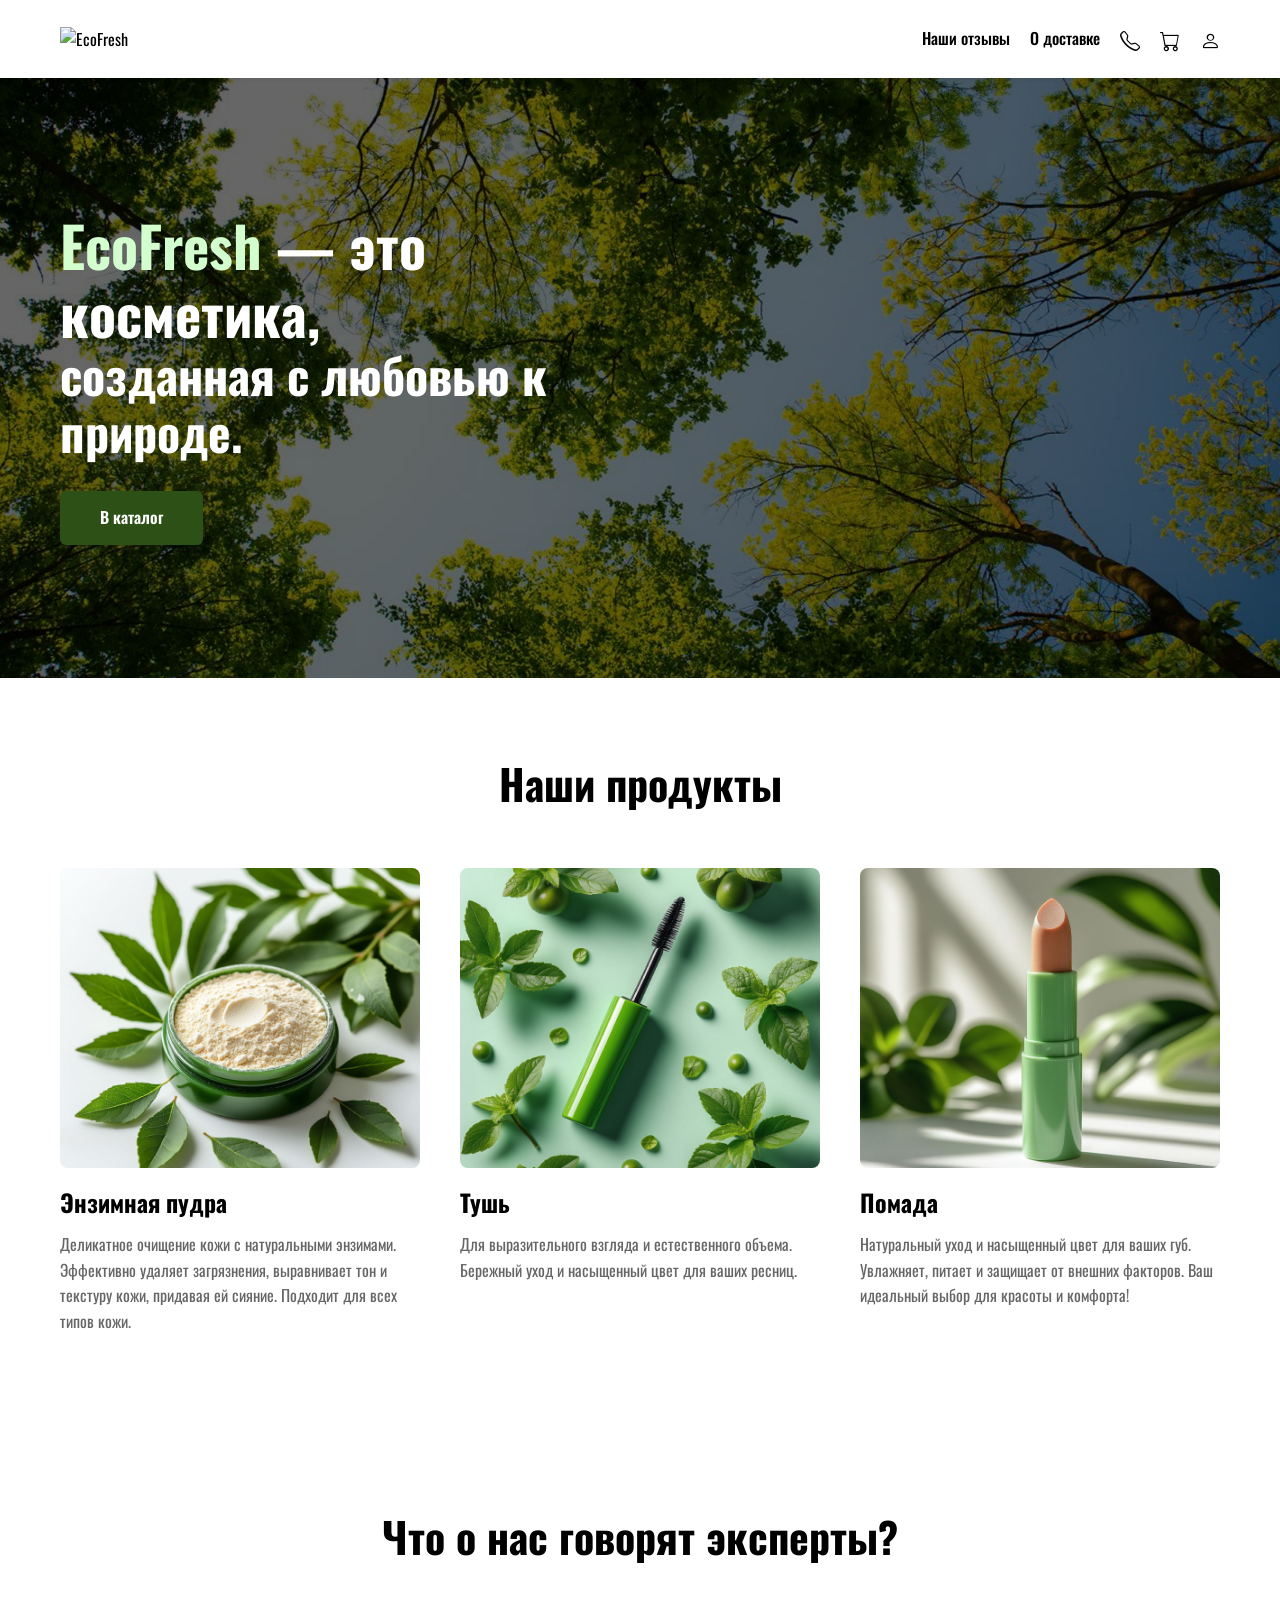
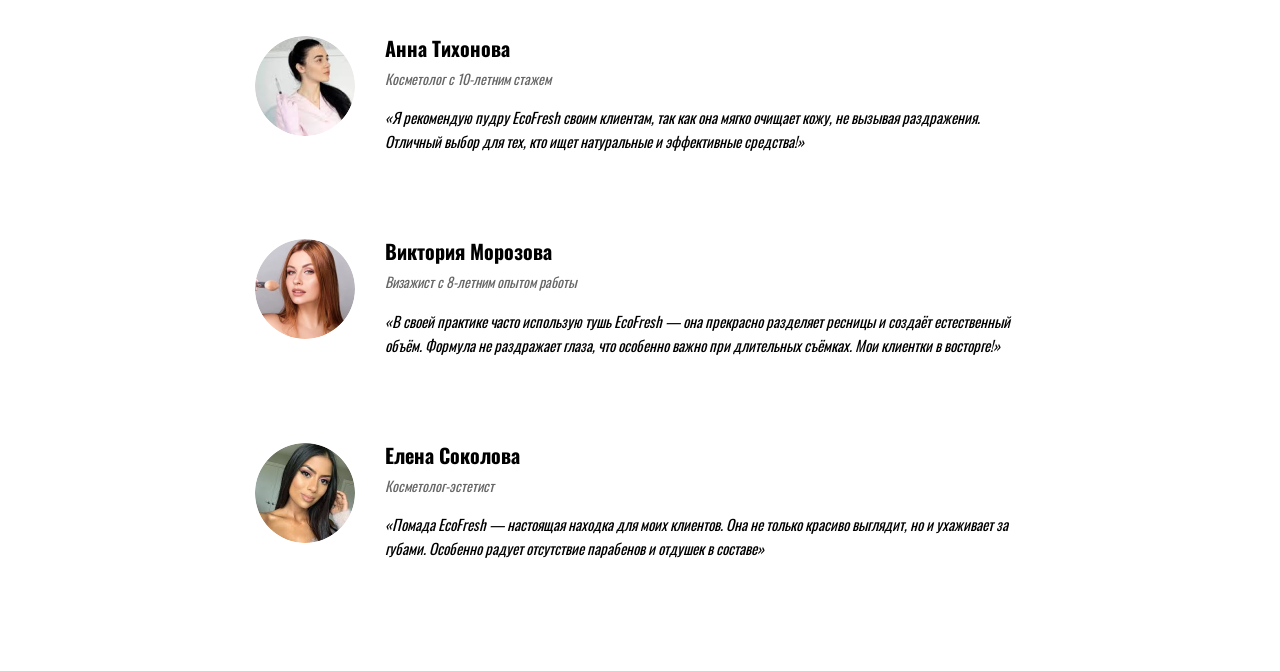
==== index.html @ 5d6da921 "Add files via upload" ====
<!DOCTYPE html>
<html lang="ru">
<head>
    <meta charset="UTF-8">
    <meta name="viewport" content="width=device-width, initial-scale=1.0">
    <title>EcoFresh</title>
    
    <!-- Favicon -->
    <link rel="icon" type="image/svg+xml" href="img/favicons/logo.svg">
    
    <!-- Google Fonts - Oswald -->
    <link rel="preconnect" href="https://fonts.googleapis.com">
    <link rel="preconnect" href="https://fonts.gstatic.com" crossorigin>
    <link href="https://fonts.googleapis.com/css2?family=Oswald:wght@400;500;600;700&display=swap" rel="stylesheet">
    <!-- Bootstrap 5 CSS -->
    <link href="https://cdn.jsdelivr.net/npm/bootstrap@5.3.2/dist/css/bootstrap.min.css" rel="stylesheet">
    <!-- Bootstrap Icons -->
    <link rel="stylesheet" href="https://cdn.jsdelivr.net/npm/bootstrap-icons@1.11.1/font/bootstrap-icons.css">
    <!-- Custom CSS -->
    <link rel="stylesheet" href="styles.css">
</head>
<body>
    <!-- Header -->
    <header class="header">
        <div class="container">
            <nav class="navbar">
                <div class="logo">
                    <img src="img/logo.Png" alt="EcoFresh" class="logo-img">
                </div>
                <div class="nav-menu">
                    <a href="#reviews" class="nav-link">Наши отзывы</a>
                    <a href="#delivery" class="nav-link">О доставке</a>
                    <a href="#" class="nav-icon"><i class="bi bi-telephone"></i></a>
                    <a href="#" class="nav-icon"><i class="bi bi-cart"></i></a>
                    <a href="#" class="nav-icon"><i class="bi bi-person"></i></a>
                </div>
                <button class="burger-menu" id="burgerMenu" aria-label="Меню">
                    <i class="bi bi-list burger-icon"></i>
                    <i class="bi bi-x close-icon"></i>
                </button>
            </nav>
            <div class="mobile-menu" id="mobileMenu">
                <a href="#reviews" class="mobile-nav-link">Наши отзывы</a>
                <a href="#delivery" class="mobile-nav-link">О доставке</a>
            </div>
        </div>
    </header>

    <!-- Hero Section -->
    <section class="hero-section">
        <div class="hero-background"></div>
        <div class="container">
            <div class="hero-content">
                <h1 class="hero-title"><span class="hero-brand">EcoFresh</span> — это косметика,</h1>
                <h2 class="hero-subtitle">созданная с любовью к природе.</h2>
                <a href="#" class="btn-catalog">В каталог</a>
            </div>
        </div>
    </section>

    <!-- Products Section -->
    <section class="products-section">
        <div class="container">
            <h2 class="section-title">Наши продукты</h2>
            <div class="products-grid">
                <div class="product-card">
                    <div class="product-image">
                        <img src="img/products/pudra.png" alt="Энзимная пудра">
                    </div>
                    <h3 class="product-title">Энзимная пудра</h3>
                    <p class="product-description">Деликатное очищение кожи с натуральными энзимами. Эффективно удаляет загрязнения, выравнивает тон и текстуру кожи, придавая ей сияние. Подходит для всех типов кожи.</p>
                </div>
                <div class="product-card">
                    <div class="product-image">
                        <img src="img/products/tush.png" alt="Тушь">
                    </div>
                    <h3 class="product-title">Тушь</h3>
                    <p class="product-description">Для выразительного взгляда и естественного объема. Бережный уход и насыщенный цвет для ваших ресниц.</p>
                </div>
                <div class="product-card">
                    <div class="product-image">
                        <img src="img/products/pomada.png" alt="Помада">
                    </div>
                    <h3 class="product-title">Помада</h3>
                    <p class="product-description">Натуральный уход и насыщенный цвет для ваших губ. Увлажняет, питает и защищает от внешних факторов. Ваш идеальный выбор для красоты и комфорта!</p>
                </div>
            </div>
        </div>
    </section>

    <!-- Experts Section -->
    <section id="reviews" class="experts-section">
        <div class="container">
            <h2 class="section-title">Что о нас говорят эксперты?</h2>
            <div class="experts-list">
                <div class="expert-card">
                    <div class="expert-avatar">
                        <img src="./img/experts/expert 1.png" alt="Анна Тихонова">
                    </div>
                    <div class="expert-info">
                        <h4 class="expert-name">Анна Тихонова</h4>
                        <p class="expert-title">Косметолог с 10-летним стажем</p>
                        <p class="expert-quote">«Я рекомендую пудру EcoFresh своим клиентам, так как она мягко очищает кожу, не вызывая раздражения. Отличный выбор для тех, кто ищет натуральные и эффективные средства!»</p>
                    </div>
                </div>
                <div class="expert-card">
                    <div class="expert-avatar">
                        <img src="./img/experts/expert 2.png" alt="Виктория Морозова">
                    </div>
                    <div class="expert-info">
                        <h4 class="expert-name">Виктория Морозова</h4>
                        <p class="expert-title">Визажист с 8-летним опытом работы</p>
                        <p class="expert-quote">«В своей практике часто использую тушь EcoFresh — она прекрасно разделяет ресницы и создаёт естественный объём. Формула не раздражает глаза, что особенно важно при длительных съёмках. Мои клиентки в восторге!»</p>
                    </div>
                </div>
                <div class="expert-card">
                    <div class="expert-avatar">
                        <img src="./img/experts/expert 3.png" alt="Елена Соколова">
                    </div>
                    <div class="expert-info">
                        <h4 class="expert-name">Елена Соколова</h4>
                        <p class="expert-title">Косметолог-эстетист</p>
                        <p class="expert-quote">«Помада EcoFresh — настоящая находка для моих клиентов. Она не только красиво выглядит, но и ухаживает за губами. Особенно радует отсутствие парабенов и отдушек в составе»</p>
                    </div>
                </div>
            </div>
        </div>
    </section>

    <!-- Bootstrap 5 JS -->
    <script src="https://cdn.jsdelivr.net/npm/bootstrap@5.3.2/dist/js/bootstrap.bundle.min.js"></script>
    <!-- Custom JS -->
    <script src="script.js"></script>
</body>
</html>
---- styles.css ----
* {
    margin: 0;
    padding: 0;
    box-sizing: border-box;
}

body {
    font-family: 'Oswald', sans-serif;
    color: #000000;
    line-height: 1.6;
    background: #ffffff;
}

.container {
    max-width: 1200px;
    margin: 0 auto;
    padding: 0 20px;
}

/*Header*/
.header {
    background: #ffffff;
    padding: 15px 0;
    position: sticky;
    top: 0;
    z-index: 1000;
    box-shadow: 0 2px 4px rgba(0, 0, 0, 0.05);
}

.navbar {
    display: flex;
    justify-content: space-between;
    align-items: center;
}

.logo-img {
    height: 50px;
    width: auto;
    transition: transform 0.2s ease;
    cursor: pointer;
}

.logo-img:hover {
    transform: scale(1.05);
}

.nav-menu {
    display: flex;
    align-items: center;
    gap: 20px;
}

.nav-icons {
    display: flex;
    align-items: center;
    gap: 15px;
}

.nav-link {
    color: #000000;
    text-decoration: none;
    font-size: 16px;
    font-weight: 500;
    transition: color 0.2s ease;
}

.nav-link:hover {
    color: #2d5016;
}

.nav-icon {
    color: #000000;
    font-size: 20px;
    text-decoration: none;
    transition: transform 0.2s ease, color 0.2s ease;
}

.nav-icon:hover {
    color: #2d5016;
    transform: scale(1.1);
}

/*Burger*/
.burger-menu {
    display: none;
    position: relative;
    width: 30px;
    height: 30px;
    background: transparent;
    border: none;
    cursor: pointer;
    padding: 0;
    z-index: 1001;
    font-size: 24px;
    color: #000000;
}

.burger-icon {
    display: block;
    transition: opacity 0.2s ease;
}

.close-icon {
    display: none;
    transition: opacity 0.2s ease;
}

.burger-menu.active .burger-icon {
    display: none;
}

.burger-menu.active .close-icon {
    display: block;
}

/*Mobile*/
.mobile-menu {
    display: none;
    flex-direction: column;
    position: absolute;
    top: 100%;
    left: 0;
    right: 0;
    background: #ffffff;
    box-shadow: 0 4px 6px rgba(0, 0, 0, 0.1);
    padding: 20px;
    max-height: 0;
    overflow: hidden;
    transition: max-height 0.3s ease;
    z-index: 1000;
}

.mobile-menu.active {
    max-height: 200px;
}

.mobile-nav-link {
    color: #000000;
    text-decoration: none;
    font-size: 18px;
    font-weight: 500;
    padding: 15px 0;
    border-bottom: 1px solid #f0f0f0;
    transition: color 0.2s ease;
}

.mobile-nav-link:last-child {
    border-bottom: none;
}

.mobile-nav-link:hover {
    color: #2d5016;
}

/*Hero*/
.hero-section {
    position: relative;
    min-height: 600px;
    display: flex;
    align-items: center;
    padding: 80px 0;
    overflow: hidden;
}

.hero-background {
    position: absolute;
    top: 0;
    left: 0;
    width: 100%;
    height: 100%;
    background-image: url('img/hero-forest.png');
    background-size: cover;
    background-position: center bottom;
    background-repeat: no-repeat;
    z-index: 1;
}

.hero-content {
    position: relative;
    z-index: 2;
    color: #ffffff;
    max-width: 600px;
}

.hero-title {
    font-size: 56px;
    font-weight: bold;
    margin-bottom: 0;
    line-height: 1.2;
    color: #ffffff;
}

.hero-brand {
    color: #D3FFCE;
}

.hero-subtitle {
    font-size: 48px;
    font-weight: bold;
    margin-bottom: 30px;
    margin-top: 0;
    line-height: 1.2;
    color: #ffffff;
}

.btn-catalog {
    display: inline-block;
    background-color: #2d5016;
    color: #ffffff;
    padding: 14px 40px;
    border-radius: 6px;
    text-decoration: none;
    font-weight: 600;
    font-size: 16px;
    border: none;
    cursor: pointer;
    transition: background-color 0.2s ease, transform 0.2s ease;
}

.btn-catalog:hover {
    background-color: #3a6820;
    transform: translateY(-2px);
}

.btn-catalog:active {
    transform: translateY(0);
}

/*Products*/
.products-section {
    padding: 80px 0;
    background: #ffffff;
}

.section-title {
    font-size: 42px;
    font-weight: bold;
    text-align: center;
    margin-bottom: 60px;
    color: #000000;
}

.products-grid {
    display: grid;
    grid-template-columns: repeat(3, 1fr);
    gap: 40px;
}

.product-card {
    display: flex;
    flex-direction: column;
    transition: transform 0.2s ease;
    cursor: pointer;
}

.product-card:hover {
    transform: translateY(-5px);
}

.product-image {
    width: 100%;
    height: 300px;
    overflow: hidden;
    background: #f5f5f5;
    margin-bottom: 20px;
    border-radius: 8px;
}

.product-image img {
    width: 100%;
    height: 100%;
    object-fit: cover;
    transition: transform 0.3s ease;
}

.product-card:hover .product-image img {
    transform: scale(1.05);
}

.product-title {
    font-size: 24px;
    font-weight: bold;
    margin-bottom: 15px;
    color: #000000;
}

.product-description {
    font-size: 16px;
    color: #666666;
    line-height: 1.6;
}

/*Experts*/
.experts-section {
    padding: 80px 0;
    background: #ffffff;
}

.experts-list {
    display: flex;
    flex-direction: column;
    gap: 40px;
    max-width: 800px;
    margin: 0 auto;
}

.expert-card {
    display: flex;
    gap: 30px;
    align-items: flex-start;
    transition: transform 0.2s ease;
    padding: 15px;
    border-radius: 8px;
}

.expert-card:hover {
    transform: translateX(5px);
    background-color: #f9f9f9;
}

.expert-avatar {
    width: 100px;
    height: 100px;
    border-radius: 50%;
    overflow: hidden;
    flex-shrink: 0;
}

.expert-avatar img {
    width: 100%;
    height: 100%;
    object-fit: cover;
    transition: transform 0.2s ease;
}

.expert-card:hover .expert-avatar img {
    transform: scale(1.05);
}

.expert-info {
    flex: 1;
}

.expert-name {
    font-size: 20px;
    font-weight: bold;
    margin-bottom: 8px;
    color: #000000;
}

.expert-title {
    font-size: 14px;
    color: #666666;
    margin-bottom: 15px;
    font-style: italic;
}

.expert-quote {
    font-size: 15px;
    color: #000000;
    line-height: 1.6;
    font-style: italic;
}

/*Adaptive*/
@media (max-width: 992px) {
    .products-grid {
        grid-template-columns: repeat(2, 1fr);
        gap: 30px;
    }
    
    .hero-title {
        font-size: 42px;
    }
    
    .hero-subtitle {
        font-size: 36px;
    }
    
    .section-title {
        font-size: 36px;
    }
}

@media (max-width: 768px) {
    .header {
        padding: 10px 0;
    }
    
    .navbar {
        position: relative;
    }
    
    .nav-link {
        display: none;
    }
    
    .nav-menu {
        gap: 15px;
    }
    
    .burger-menu {
        display: flex;
    }
    
    .mobile-menu {
        display: flex;
    }
    
    .hero-section {
        min-height: 500px;
        padding: 60px 0;
    }
    
    .hero-content {
        max-width: 100%;
        padding: 0 20px;
    }
    
    .hero-title {
        font-size: 32px;
    }
    
    .hero-subtitle {
        font-size: 28px;
    }
    
    .section-title {
        font-size: 32px;
        margin-bottom: 40px;
    }
    
    .products-section,
    .experts-section {
        padding: 60px 0;
    }
    
    .products-grid {
        grid-template-columns: 1fr;
        gap: 30px;
    }
    
    .product-image {
        height: 250px;
    }
    
    .expert-card {
        flex-direction: column;
        align-items: center;
        text-align: center;
        gap: 20px;
    }
    
    .expert-avatar {
        width: 80px;
        height: 80px;
    }
    
    .btn-catalog {
        padding: 12px 30px;
        font-size: 14px;
    }
}

@media (max-width: 480px) {
    .container {
        padding: 0 15px;
    }
    
    .header {
        padding: 8px 0;
    }
    
    .nav-menu {
        gap: 10px;
    }
    
    .burger-menu {
        width: 25px;
        height: 25px;
    }
    
    .burger-menu {
        font-size: 20px;
    }
    
    .mobile-menu {
        padding: 15px;
    }
    
    .mobile-nav-link {
        font-size: 16px;
        padding: 12px 0;
    }
    
    .hero-section {
        min-height: 350px;
        padding: 30px 0;
    }
    
    .hero-content {
        padding: 0 15px;
    }
    
    .hero-title {
        font-size: 24px;
        margin-bottom: 5px;
    }
    
    .hero-subtitle {
        font-size: 20px;
        margin-bottom: 20px;
    }
    
    .btn-catalog {
        padding: 10px 20px;
        font-size: 13px;
    }
    
    .section-title {
        font-size: 24px;
        margin-bottom: 25px;
    }
    
    .products-section,
    .experts-section {
        padding: 30px 0;
    }
    
    .products-grid {
        gap: 20px;
    }
    
    .product-image {
        height: 200px;
        margin-bottom: 15px;
    }
    
    .product-title {
        font-size: 18px;
        margin-bottom: 10px;
    }
    
    .product-description {
        font-size: 13px;
        line-height: 1.5;
    }
    
    .expert-card {
        gap: 15px;
        padding: 10px;
    }
    
    .expert-avatar {
        width: 70px;
        height: 70px;
    }
    
    .expert-name {
        font-size: 16px;
        margin-bottom: 5px;
    }
    
    .expert-title {
        font-size: 12px;
        margin-bottom: 10px;
    }
    
    .expert-quote {
        font-size: 13px;
        line-height: 1.5;
    }
}
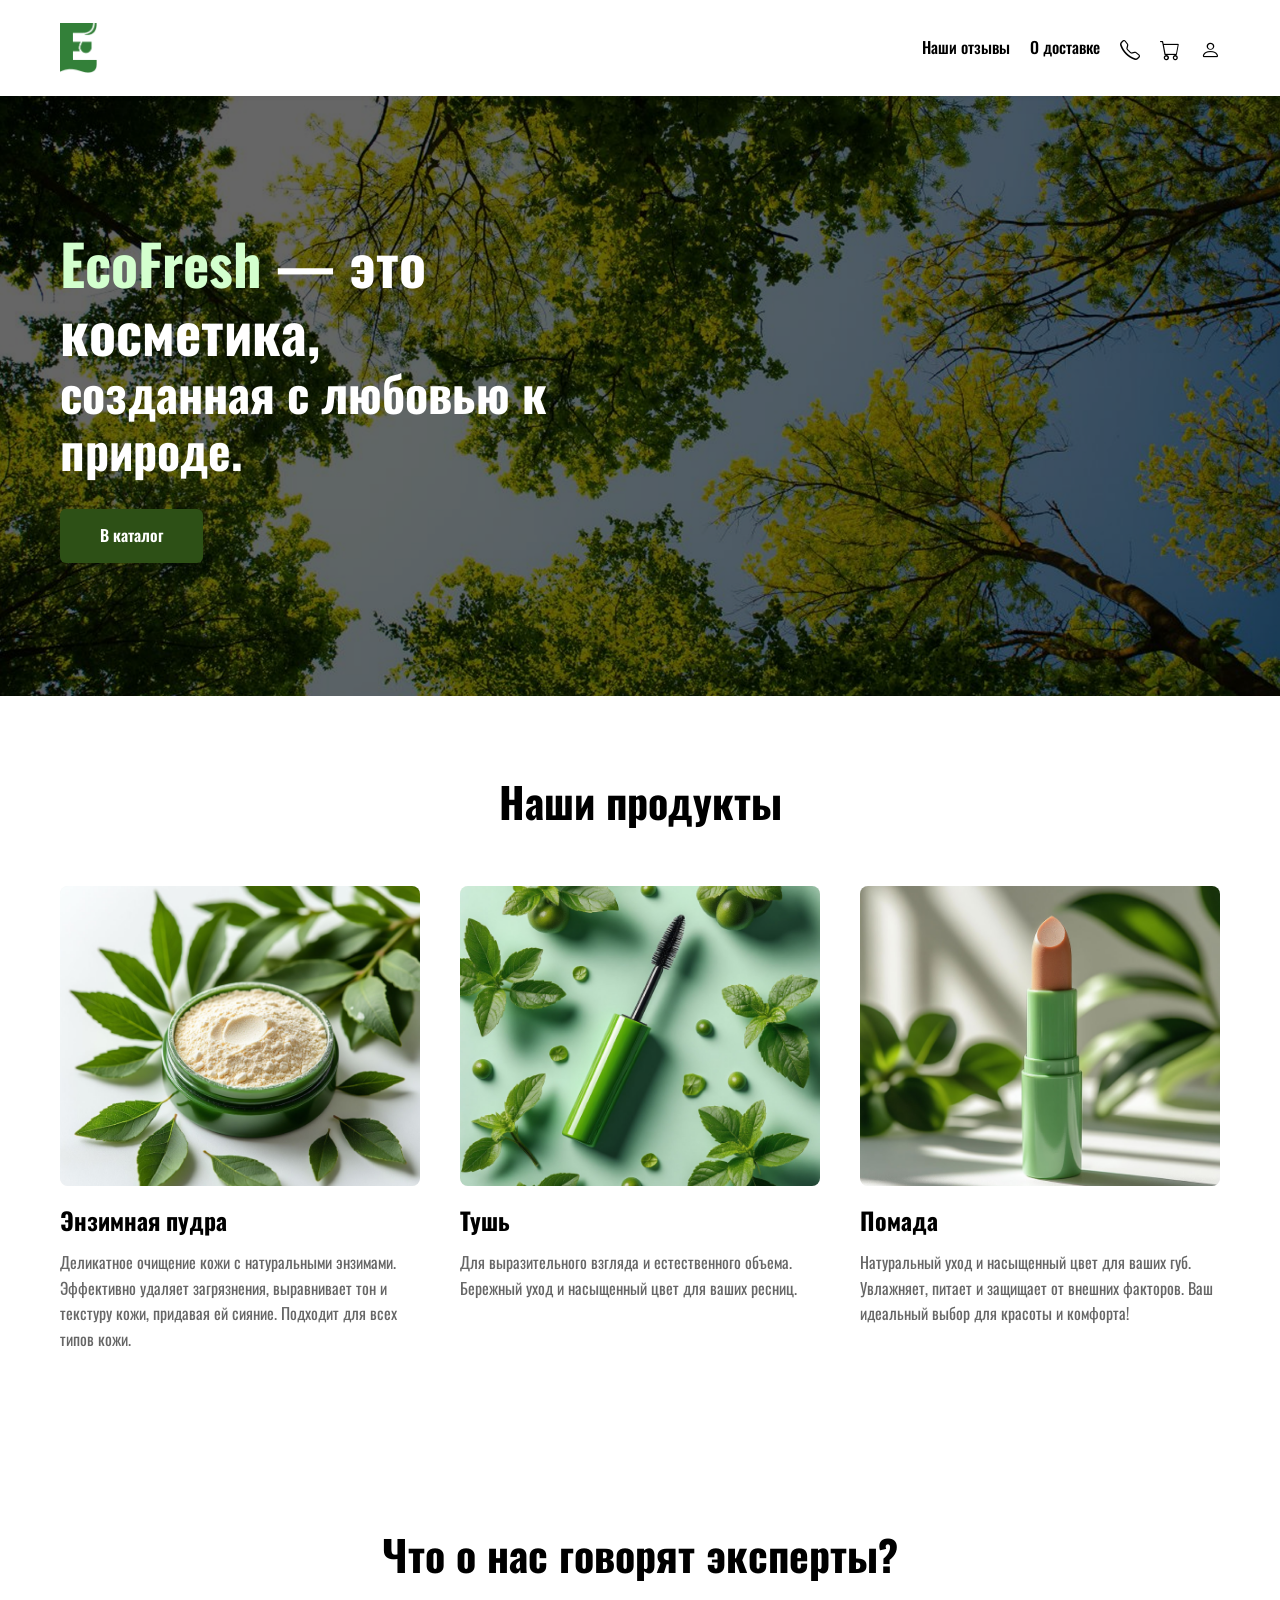
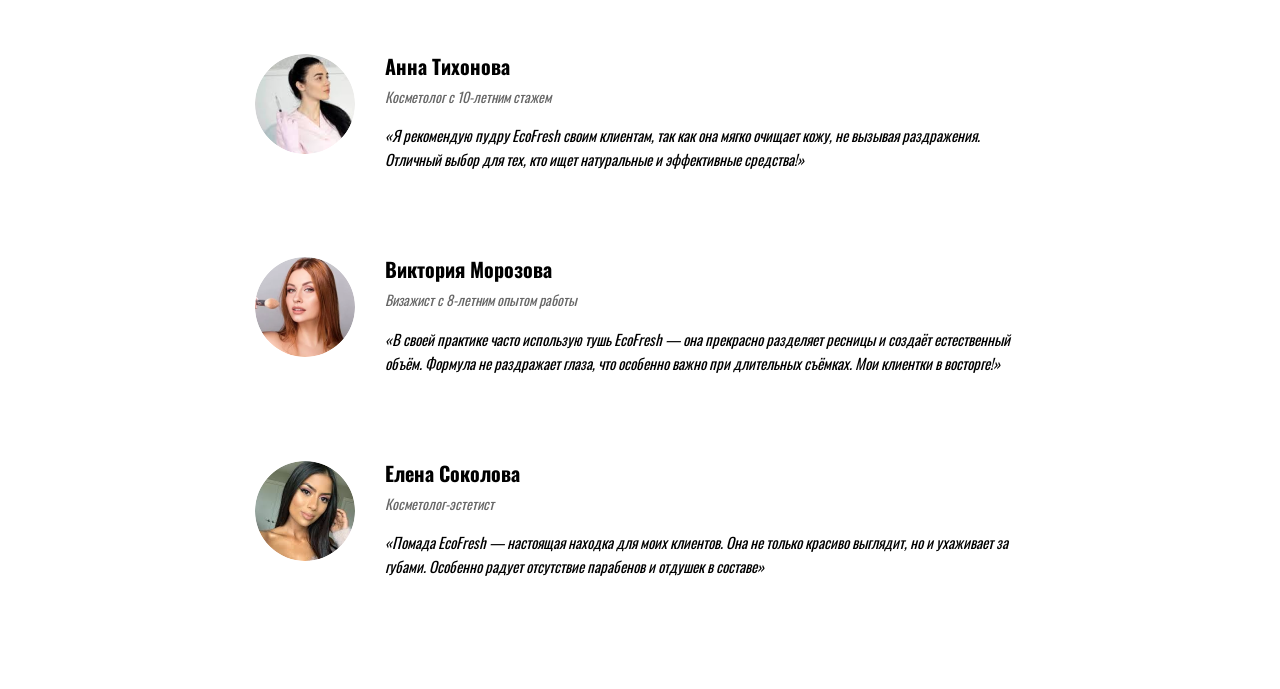
==== commit e22e070f: "Add files via upload" ====
--- a/index.html
+++ b/index.html
@@ -5,27 +5,22 @@
     <meta name="viewport" content="width=device-width, initial-scale=1.0">
     <title>EcoFresh</title>
     
-    <!-- Favicon -->
     <link rel="icon" type="image/svg+xml" href="img/favicons/logo.svg">
     
-    <!-- Google Fonts - Oswald -->
     <link rel="preconnect" href="https://fonts.googleapis.com">
     <link rel="preconnect" href="https://fonts.gstatic.com" crossorigin>
     <link href="https://fonts.googleapis.com/css2?family=Oswald:wght@400;500;600;700&display=swap" rel="stylesheet">
-    <!-- Bootstrap 5 CSS -->
     <link href="https://cdn.jsdelivr.net/npm/bootstrap@5.3.2/dist/css/bootstrap.min.css" rel="stylesheet">
-    <!-- Bootstrap Icons -->
     <link rel="stylesheet" href="https://cdn.jsdelivr.net/npm/bootstrap-icons@1.11.1/font/bootstrap-icons.css">
-    <!-- Custom CSS -->
     <link rel="stylesheet" href="styles.css">
 </head>
 <body>
-    <!-- Header -->
+
     <header class="header">
         <div class="container">
             <nav class="navbar">
                 <div class="logo">
-                    <img src="img/logo.Png" alt="EcoFresh" class="logo-img">
+                    <img src="img/logo.png" alt="EcoFresh" class="logo-img">
                 </div>
                 <div class="nav-menu">
                     <a href="#reviews" class="nav-link">Наши отзывы</a>
@@ -46,7 +41,6 @@
         </div>
     </header>
 
-    <!-- Hero Section -->
     <section class="hero-section">
         <div class="hero-background"></div>
         <div class="container">
@@ -58,7 +52,6 @@
         </div>
     </section>
 
-    <!-- Products Section -->
     <section class="products-section">
         <div class="container">
             <h2 class="section-title">Наши продукты</h2>
@@ -88,7 +81,6 @@
         </div>
     </section>
 
-    <!-- Experts Section -->
     <section id="reviews" class="experts-section">
         <div class="container">
             <h2 class="section-title">Что о нас говорят эксперты?</h2>
@@ -127,9 +119,7 @@
         </div>
     </section>
 
-    <!-- Bootstrap 5 JS -->
     <script src="https://cdn.jsdelivr.net/npm/bootstrap@5.3.2/dist/js/bootstrap.bundle.min.js"></script>
-    <!-- Custom JS -->
     <script src="script.js"></script>
 </body>
 </html>
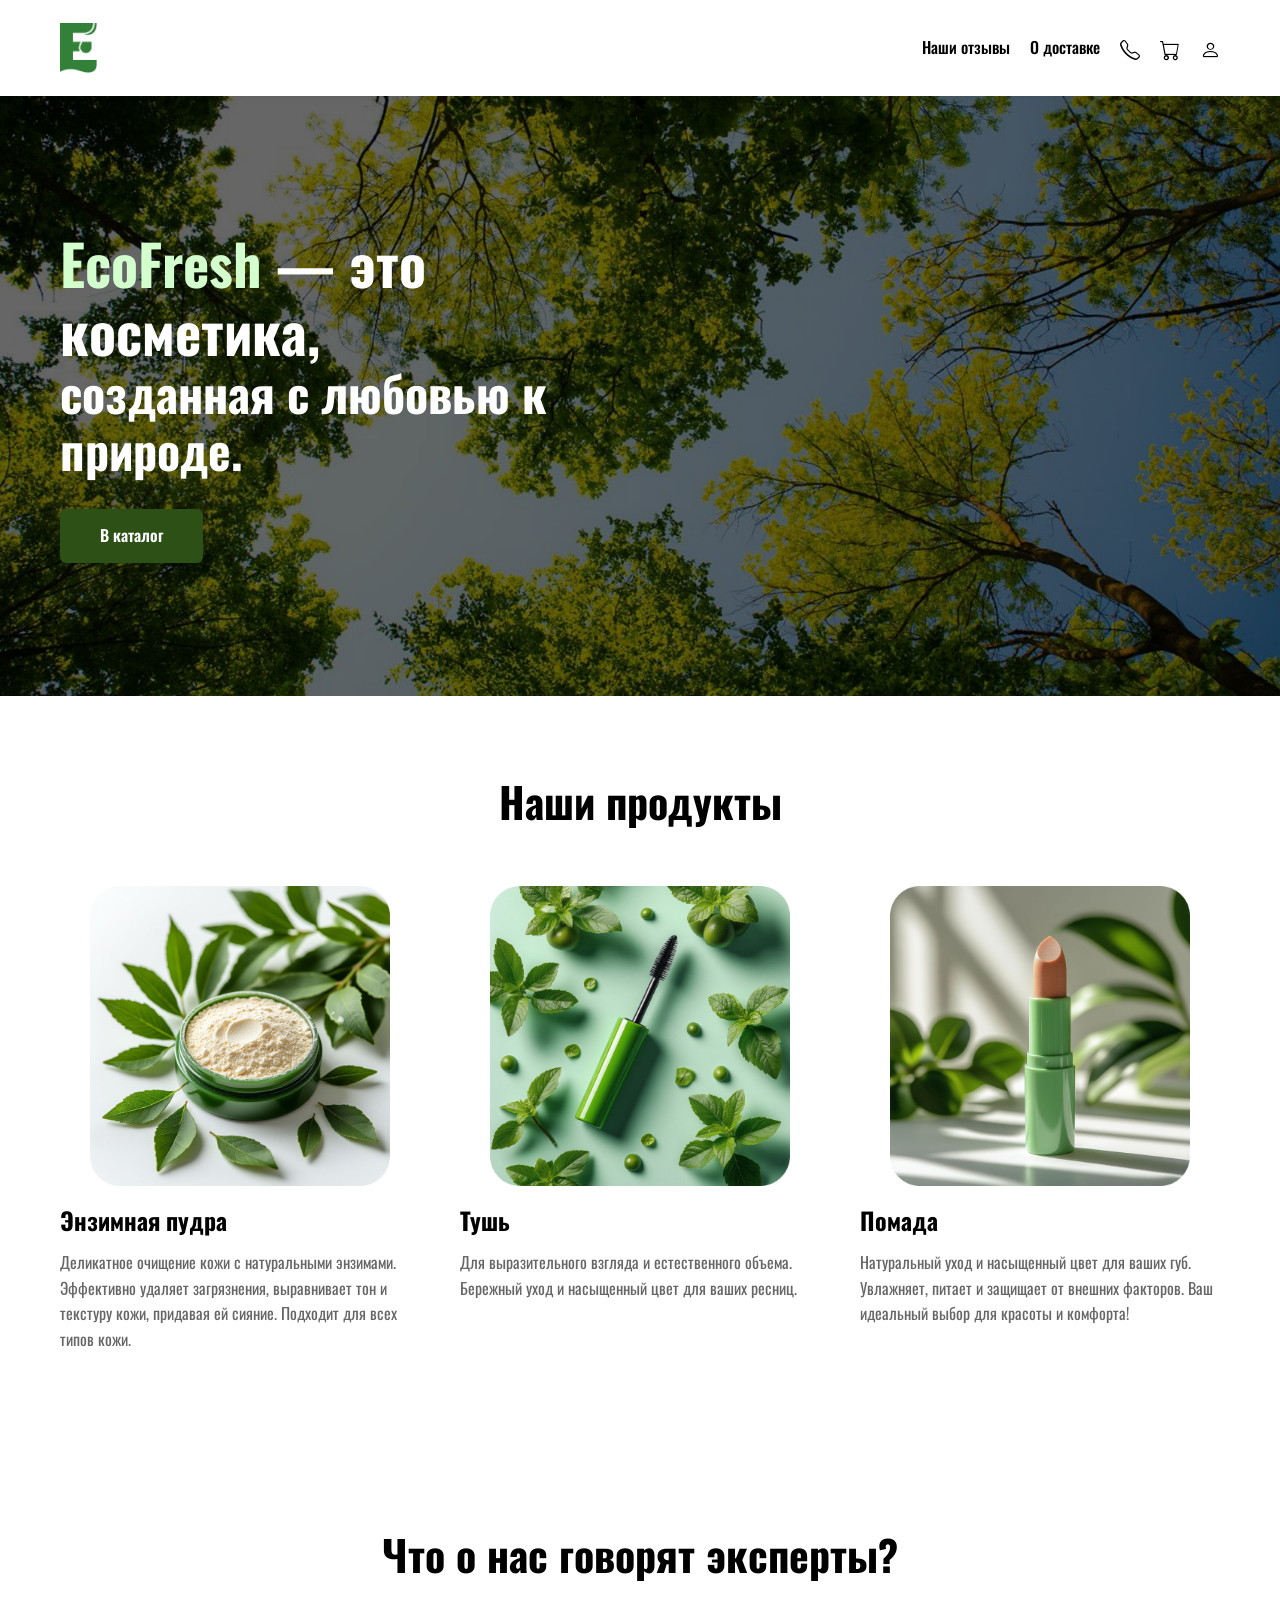
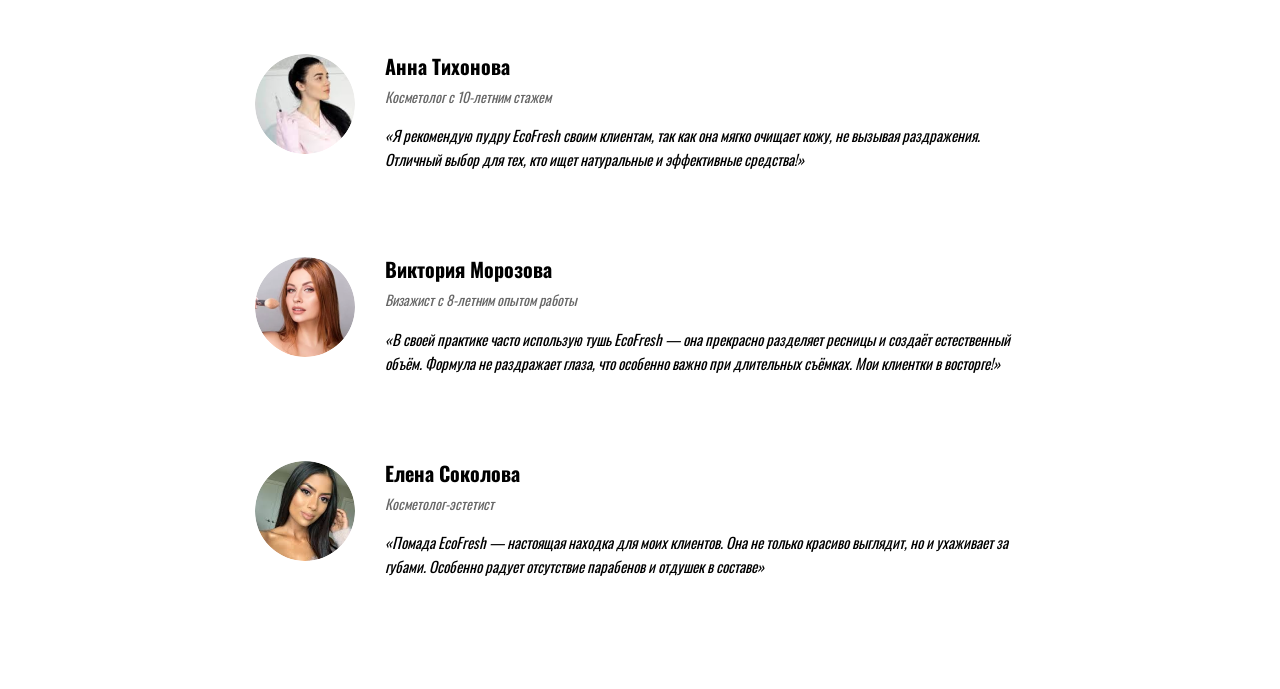
==== commit 98e556fd: "Add files via upload" ====
--- a/index.html
+++ b/index.html
@@ -1,125 +1,125 @@
-<!DOCTYPE html>
-<html lang="ru">
-<head>
-    <meta charset="UTF-8">
-    <meta name="viewport" content="width=device-width, initial-scale=1.0">
-    <title>EcoFresh</title>
-    
-    <link rel="icon" type="image/svg+xml" href="img/favicons/logo.svg">
-    
-    <link rel="preconnect" href="https://fonts.googleapis.com">
-    <link rel="preconnect" href="https://fonts.gstatic.com" crossorigin>
-    <link href="https://fonts.googleapis.com/css2?family=Oswald:wght@400;500;600;700&display=swap" rel="stylesheet">
-    <link href="https://cdn.jsdelivr.net/npm/bootstrap@5.3.2/dist/css/bootstrap.min.css" rel="stylesheet">
-    <link rel="stylesheet" href="https://cdn.jsdelivr.net/npm/bootstrap-icons@1.11.1/font/bootstrap-icons.css">
-    <link rel="stylesheet" href="styles.css">
-</head>
-<body>
-
-    <header class="header">
-        <div class="container">
-            <nav class="navbar">
-                <div class="logo">
-                    <img src="img/logo.png" alt="EcoFresh" class="logo-img">
-                </div>
-                <div class="nav-menu">
-                    <a href="#reviews" class="nav-link">Наши отзывы</a>
-                    <a href="#delivery" class="nav-link">О доставке</a>
-                    <a href="#" class="nav-icon"><i class="bi bi-telephone"></i></a>
-                    <a href="#" class="nav-icon"><i class="bi bi-cart"></i></a>
-                    <a href="#" class="nav-icon"><i class="bi bi-person"></i></a>
-                </div>
-                <button class="burger-menu" id="burgerMenu" aria-label="Меню">
-                    <i class="bi bi-list burger-icon"></i>
-                    <i class="bi bi-x close-icon"></i>
-                </button>
-            </nav>
-            <div class="mobile-menu" id="mobileMenu">
-                <a href="#reviews" class="mobile-nav-link">Наши отзывы</a>
-                <a href="#delivery" class="mobile-nav-link">О доставке</a>
-            </div>
-        </div>
-    </header>
-
-    <section class="hero-section">
-        <div class="hero-background"></div>
-        <div class="container">
-            <div class="hero-content">
-                <h1 class="hero-title"><span class="hero-brand">EcoFresh</span> — это косметика,</h1>
-                <h2 class="hero-subtitle">созданная с любовью к природе.</h2>
-                <a href="#" class="btn-catalog">В каталог</a>
-            </div>
-        </div>
-    </section>
-
-    <section class="products-section">
-        <div class="container">
-            <h2 class="section-title">Наши продукты</h2>
-            <div class="products-grid">
-                <div class="product-card">
-                    <div class="product-image">
-                        <img src="img/products/pudra.png" alt="Энзимная пудра">
-                    </div>
-                    <h3 class="product-title">Энзимная пудра</h3>
-                    <p class="product-description">Деликатное очищение кожи с натуральными энзимами. Эффективно удаляет загрязнения, выравнивает тон и текстуру кожи, придавая ей сияние. Подходит для всех типов кожи.</p>
-                </div>
-                <div class="product-card">
-                    <div class="product-image">
-                        <img src="img/products/tush.png" alt="Тушь">
-                    </div>
-                    <h3 class="product-title">Тушь</h3>
-                    <p class="product-description">Для выразительного взгляда и естественного объема. Бережный уход и насыщенный цвет для ваших ресниц.</p>
-                </div>
-                <div class="product-card">
-                    <div class="product-image">
-                        <img src="img/products/pomada.png" alt="Помада">
-                    </div>
-                    <h3 class="product-title">Помада</h3>
-                    <p class="product-description">Натуральный уход и насыщенный цвет для ваших губ. Увлажняет, питает и защищает от внешних факторов. Ваш идеальный выбор для красоты и комфорта!</p>
-                </div>
-            </div>
-        </div>
-    </section>
-
-    <section id="reviews" class="experts-section">
-        <div class="container">
-            <h2 class="section-title">Что о нас говорят эксперты?</h2>
-            <div class="experts-list">
-                <div class="expert-card">
-                    <div class="expert-avatar">
-                        <img src="./img/experts/expert 1.png" alt="Анна Тихонова">
-                    </div>
-                    <div class="expert-info">
-                        <h4 class="expert-name">Анна Тихонова</h4>
-                        <p class="expert-title">Косметолог с 10-летним стажем</p>
-                        <p class="expert-quote">«Я рекомендую пудру EcoFresh своим клиентам, так как она мягко очищает кожу, не вызывая раздражения. Отличный выбор для тех, кто ищет натуральные и эффективные средства!»</p>
-                    </div>
-                </div>
-                <div class="expert-card">
-                    <div class="expert-avatar">
-                        <img src="./img/experts/expert 2.png" alt="Виктория Морозова">
-                    </div>
-                    <div class="expert-info">
-                        <h4 class="expert-name">Виктория Морозова</h4>
-                        <p class="expert-title">Визажист с 8-летним опытом работы</p>
-                        <p class="expert-quote">«В своей практике часто использую тушь EcoFresh — она прекрасно разделяет ресницы и создаёт естественный объём. Формула не раздражает глаза, что особенно важно при длительных съёмках. Мои клиентки в восторге!»</p>
-                    </div>
-                </div>
-                <div class="expert-card">
-                    <div class="expert-avatar">
-                        <img src="./img/experts/expert 3.png" alt="Елена Соколова">
-                    </div>
-                    <div class="expert-info">
-                        <h4 class="expert-name">Елена Соколова</h4>
-                        <p class="expert-title">Косметолог-эстетист</p>
-                        <p class="expert-quote">«Помада EcoFresh — настоящая находка для моих клиентов. Она не только красиво выглядит, но и ухаживает за губами. Особенно радует отсутствие парабенов и отдушек в составе»</p>
-                    </div>
-                </div>
-            </div>
-        </div>
-    </section>
-
-    <script src="https://cdn.jsdelivr.net/npm/bootstrap@5.3.2/dist/js/bootstrap.bundle.min.js"></script>
-    <script src="script.js"></script>
-</body>
-</html>
+<!DOCTYPE html>
+<html lang="ru">
+<head>
+    <meta charset="UTF-8">
+    <meta name="viewport" content="width=device-width, initial-scale=1.0">
+    <title>EcoFresh</title>
+    
+    <link rel="icon" type="image/svg+xml" href="img/favicons/logo.svg">
+    
+    <link rel="preconnect" href="https://fonts.googleapis.com">
+    <link rel="preconnect" href="https://fonts.gstatic.com" crossorigin>
+    <link href="https://fonts.googleapis.com/css2?family=Oswald:wght@400;500;600;700&display=swap" rel="stylesheet">
+    <link href="https://cdn.jsdelivr.net/npm/bootstrap@5.3.2/dist/css/bootstrap.min.css" rel="stylesheet">
+    <link rel="stylesheet" href="https://cdn.jsdelivr.net/npm/bootstrap-icons@1.11.1/font/bootstrap-icons.css">
+    <link rel="stylesheet" href="styles.css">
+</head>
+<body>
+
+    <header class="header">
+        <div class="container">
+            <nav class="navbar">
+                <div class="logo">
+                    <img src="img/logo.png" alt="EcoFresh" class="logo-img">
+                </div>
+                <div class="nav-menu">
+                    <a href="#reviews" class="nav-link">Наши отзывы</a>
+                    <a href="#delivery" class="nav-link">О доставке</a>
+                    <a href="#" class="nav-icon"><i class="bi bi-telephone"></i></a>
+                    <a href="#" class="nav-icon"><i class="bi bi-cart"></i></a>
+                    <a href="#" class="nav-icon"><i class="bi bi-person"></i></a>
+                </div>
+                <button class="burger-menu" id="burgerMenu" aria-label="Меню">
+                    <i class="bi bi-list burger-icon"></i>
+                    <i class="bi bi-x close-icon"></i>
+                </button>
+            </nav>
+            <div class="mobile-menu" id="mobileMenu">
+                <a href="#reviews" class="mobile-nav-link">Наши отзывы</a>
+                <a href="#delivery" class="mobile-nav-link">О доставке</a>
+            </div>
+        </div>
+    </header>
+
+    <section class="hero-section">
+        <div class="hero-background"></div>
+        <div class="container">
+            <div class="hero-content">
+                <h1 class="hero-title"><span class="hero-brand">EcoFresh</span> — это косметика,</h1>
+                <h2 class="hero-subtitle">созданная с любовью к природе.</h2>
+                <a href="#" class="btn-catalog">В каталог</a>
+            </div>
+        </div>
+    </section>
+
+    <section class="products-section">
+        <div class="container">
+            <h2 class="section-title">Наши продукты</h2>
+            <div class="products-grid">
+                <div class="product-card">
+                    <div class="product-image">
+                        <img src="img/products/pudra.png" alt="Энзимная пудра">
+                    </div>
+                    <h3 class="product-title">Энзимная пудра</h3>
+                    <p class="product-description">Деликатное очищение кожи с натуральными энзимами. Эффективно удаляет загрязнения, выравнивает тон и текстуру кожи, придавая ей сияние. Подходит для всех типов кожи.</p>
+                </div>
+                <div class="product-card">
+                    <div class="product-image">
+                        <img src="img/products/tush.png" alt="Тушь">
+                    </div>
+                    <h3 class="product-title">Тушь</h3>
+                    <p class="product-description">Для выразительного взгляда и естественного объема. Бережный уход и насыщенный цвет для ваших ресниц.</p>
+                </div>
+                <div class="product-card">
+                    <div class="product-image">
+                        <img src="img/products/pomada.png" alt="Помада">
+                    </div>
+                    <h3 class="product-title">Помада</h3>
+                    <p class="product-description">Натуральный уход и насыщенный цвет для ваших губ. Увлажняет, питает и защищает от внешних факторов. Ваш идеальный выбор для красоты и комфорта!</p>
+                </div>
+            </div>
+        </div>
+    </section>
+
+    <section id="reviews" class="experts-section">
+        <div class="container">
+            <h2 class="section-title">Что о нас говорят эксперты?</h2>
+            <div class="experts-list">
+                <div class="expert-card">
+                    <div class="expert-avatar">
+                        <img src="./img/experts/expert 1.png" alt="Анна Тихонова">
+                    </div>
+                    <div class="expert-info">
+                        <h4 class="expert-name">Анна Тихонова</h4>
+                        <p class="expert-title">Косметолог с 10-летним стажем</p>
+                        <p class="expert-quote">«Я рекомендую пудру EcoFresh своим клиентам, так как она мягко очищает кожу, не вызывая раздражения. Отличный выбор для тех, кто ищет натуральные и эффективные средства!»</p>
+                    </div>
+                </div>
+                <div class="expert-card">
+                    <div class="expert-avatar">
+                        <img src="./img/experts/expert 2.png" alt="Виктория Морозова">
+                    </div>
+                    <div class="expert-info">
+                        <h4 class="expert-name">Виктория Морозова</h4>
+                        <p class="expert-title">Визажист с 8-летним опытом работы</p>
+                        <p class="expert-quote">«В своей практике часто использую тушь EcoFresh — она прекрасно разделяет ресницы и создаёт естественный объём. Формула не раздражает глаза, что особенно важно при длительных съёмках. Мои клиентки в восторге!»</p>
+                    </div>
+                </div>
+                <div class="expert-card">
+                    <div class="expert-avatar">
+                        <img src="./img/experts/expert 3.png" alt="Елена Соколова">
+                    </div>
+                    <div class="expert-info">
+                        <h4 class="expert-name">Елена Соколова</h4>
+                        <p class="expert-title">Косметолог-эстетист</p>
+                        <p class="expert-quote">«Помада EcoFresh — настоящая находка для моих клиентов. Она не только красиво выглядит, но и ухаживает за губами. Особенно радует отсутствие парабенов и отдушек в составе»</p>
+                    </div>
+                </div>
+            </div>
+        </div>
+    </section>
+
+    <script src="https://cdn.jsdelivr.net/npm/bootstrap@5.3.2/dist/js/bootstrap.bundle.min.js"></script>
+    <script src="script.js"></script>
+</body>
+</html>
--- a/styles.css
+++ b/styles.css
@@ -1,573 +1,552 @@
-* {
-    margin: 0;
-    padding: 0;
-    box-sizing: border-box;
-}
-
-body {
-    font-family: 'Oswald', sans-serif;
-    color: #000000;
-    line-height: 1.6;
-    background: #ffffff;
-}
-
-.container {
-    max-width: 1200px;
-    margin: 0 auto;
-    padding: 0 20px;
-}
-
-/*Header*/
-.header {
-    background: #ffffff;
-    padding: 15px 0;
-    position: sticky;
-    top: 0;
-    z-index: 1000;
-    box-shadow: 0 2px 4px rgba(0, 0, 0, 0.05);
-}
-
-.navbar {
-    display: flex;
-    justify-content: space-between;
-    align-items: center;
-}
-
-.logo-img {
-    height: 50px;
-    width: auto;
-    transition: transform 0.2s ease;
-    cursor: pointer;
-}
-
-.logo-img:hover {
-    transform: scale(1.05);
-}
-
-.nav-menu {
-    display: flex;
-    align-items: center;
-    gap: 20px;
-}
-
-.nav-icons {
-    display: flex;
-    align-items: center;
-    gap: 15px;
-}
-
-.nav-link {
-    color: #000000;
-    text-decoration: none;
-    font-size: 16px;
-    font-weight: 500;
-    transition: color 0.2s ease;
-}
-
-.nav-link:hover {
-    color: #2d5016;
-}
-
-.nav-icon {
-    color: #000000;
-    font-size: 20px;
-    text-decoration: none;
-    transition: transform 0.2s ease, color 0.2s ease;
-}
-
-.nav-icon:hover {
-    color: #2d5016;
-    transform: scale(1.1);
-}
-
-/*Burger*/
-.burger-menu {
-    display: none;
-    position: relative;
-    width: 30px;
-    height: 30px;
-    background: transparent;
-    border: none;
-    cursor: pointer;
-    padding: 0;
-    z-index: 1001;
-    font-size: 24px;
-    color: #000000;
-}
-
-.burger-icon {
-    display: block;
-    transition: opacity 0.2s ease;
-}
-
-.close-icon {
-    display: none;
-    transition: opacity 0.2s ease;
-}
-
-.burger-menu.active .burger-icon {
-    display: none;
-}
-
-.burger-menu.active .close-icon {
-    display: block;
-}
-
-/*Mobile*/
-.mobile-menu {
-    display: none;
-    flex-direction: column;
-    position: absolute;
-    top: 100%;
-    left: 0;
-    right: 0;
-    background: #ffffff;
-    box-shadow: 0 4px 6px rgba(0, 0, 0, 0.1);
-    padding: 20px;
-    max-height: 0;
-    overflow: hidden;
-    transition: max-height 0.3s ease;
-    z-index: 1000;
-}
-
-.mobile-menu.active {
-    max-height: 200px;
-}
-
-.mobile-nav-link {
-    color: #000000;
-    text-decoration: none;
-    font-size: 18px;
-    font-weight: 500;
-    padding: 15px 0;
-    border-bottom: 1px solid #f0f0f0;
-    transition: color 0.2s ease;
-}
-
-.mobile-nav-link:last-child {
-    border-bottom: none;
-}
-
-.mobile-nav-link:hover {
-    color: #2d5016;
-}
-
-/*Hero*/
-.hero-section {
-    position: relative;
-    min-height: 600px;
-    display: flex;
-    align-items: center;
-    padding: 80px 0;
-    overflow: hidden;
-}
-
-.hero-background {
-    position: absolute;
-    top: 0;
-    left: 0;
-    width: 100%;
-    height: 100%;
-    background-image: url('img/hero-forest.png');
-    background-size: cover;
-    background-position: center bottom;
-    background-repeat: no-repeat;
-    z-index: 1;
-}
-
-.hero-content {
-    position: relative;
-    z-index: 2;
-    color: #ffffff;
-    max-width: 600px;
-}
-
-.hero-title {
-    font-size: 56px;
-    font-weight: bold;
-    margin-bottom: 0;
-    line-height: 1.2;
-    color: #ffffff;
-}
-
-.hero-brand {
-    color: #D3FFCE;
-}
-
-.hero-subtitle {
-    font-size: 48px;
-    font-weight: bold;
-    margin-bottom: 30px;
-    margin-top: 0;
-    line-height: 1.2;
-    color: #ffffff;
-}
-
-.btn-catalog {
-    display: inline-block;
-    background-color: #2d5016;
-    color: #ffffff;
-    padding: 14px 40px;
-    border-radius: 6px;
-    text-decoration: none;
-    font-weight: 600;
-    font-size: 16px;
-    border: none;
-    cursor: pointer;
-    transition: background-color 0.2s ease, transform 0.2s ease;
-}
-
-.btn-catalog:hover {
-    background-color: #3a6820;
-    transform: translateY(-2px);
-}
-
-.btn-catalog:active {
-    transform: translateY(0);
-}
-
-/*Products*/
-.products-section {
-    padding: 80px 0;
-    background: #ffffff;
-}
-
-.section-title {
-    font-size: 42px;
-    font-weight: bold;
-    text-align: center;
-    margin-bottom: 60px;
-    color: #000000;
-}
-
-.products-grid {
-    display: grid;
-    grid-template-columns: repeat(3, 1fr);
-    gap: 40px;
-}
-
-.product-card {
-    display: flex;
-    flex-direction: column;
-    transition: transform 0.2s ease;
-    cursor: pointer;
-}
-
-.product-card:hover {
-    transform: translateY(-5px);
-}
-
-.product-image {
-    width: 100%;
-    height: 300px;
-    overflow: hidden;
-    background: #f5f5f5;
-    margin-bottom: 20px;
-    border-radius: 8px;
-}
-
-.product-image img {
-    width: 100%;
-    height: 100%;
-    object-fit: cover;
-    transition: transform 0.3s ease;
-}
-
-.product-card:hover .product-image img {
-    transform: scale(1.05);
-}
-
-.product-title {
-    font-size: 24px;
-    font-weight: bold;
-    margin-bottom: 15px;
-    color: #000000;
-}
-
-.product-description {
-    font-size: 16px;
-    color: #666666;
-    line-height: 1.6;
-}
-
-/*Experts*/
-.experts-section {
-    padding: 80px 0;
-    background: #ffffff;
-}
-
-.experts-list {
-    display: flex;
-    flex-direction: column;
-    gap: 40px;
-    max-width: 800px;
-    margin: 0 auto;
-}
-
-.expert-card {
-    display: flex;
-    gap: 30px;
-    align-items: flex-start;
-    transition: transform 0.2s ease;
-    padding: 15px;
-    border-radius: 8px;
-}
-
-.expert-card:hover {
-    transform: translateX(5px);
-    background-color: #f9f9f9;
-}
-
-.expert-avatar {
-    width: 100px;
-    height: 100px;
-    border-radius: 50%;
-    overflow: hidden;
-    flex-shrink: 0;
-}
-
-.expert-avatar img {
-    width: 100%;
-    height: 100%;
-    object-fit: cover;
-    transition: transform 0.2s ease;
-}
-
-.expert-card:hover .expert-avatar img {
-    transform: scale(1.05);
-}
-
-.expert-info {
-    flex: 1;
-}
-
-.expert-name {
-    font-size: 20px;
-    font-weight: bold;
-    margin-bottom: 8px;
-    color: #000000;
-}
-
-.expert-title {
-    font-size: 14px;
-    color: #666666;
-    margin-bottom: 15px;
-    font-style: italic;
-}
-
-.expert-quote {
-    font-size: 15px;
-    color: #000000;
-    line-height: 1.6;
-    font-style: italic;
-}
-
-/*Adaptive*/
-@media (max-width: 992px) {
-    .products-grid {
-        grid-template-columns: repeat(2, 1fr);
-        gap: 30px;
-    }
-    
-    .hero-title {
-        font-size: 42px;
-    }
-    
-    .hero-subtitle {
-        font-size: 36px;
-    }
-    
-    .section-title {
-        font-size: 36px;
-    }
-}
-
-@media (max-width: 768px) {
-    .header {
-        padding: 10px 0;
-    }
-    
-    .navbar {
-        position: relative;
-    }
-    
-    .nav-link {
-        display: none;
-    }
-    
-    .nav-menu {
-        gap: 15px;
-    }
-    
-    .burger-menu {
-        display: flex;
-    }
-    
-    .mobile-menu {
-        display: flex;
-    }
-    
-    .hero-section {
-        min-height: 500px;
-        padding: 60px 0;
-    }
-    
-    .hero-content {
-        max-width: 100%;
-        padding: 0 20px;
-    }
-    
-    .hero-title {
-        font-size: 32px;
-    }
-    
-    .hero-subtitle {
-        font-size: 28px;
-    }
-    
-    .section-title {
-        font-size: 32px;
-        margin-bottom: 40px;
-    }
-    
-    .products-section,
-    .experts-section {
-        padding: 60px 0;
-    }
-    
-    .products-grid {
-        grid-template-columns: 1fr;
-        gap: 30px;
-    }
-    
-    .product-image {
-        height: 250px;
-    }
-    
-    .expert-card {
-        flex-direction: column;
-        align-items: center;
-        text-align: center;
-        gap: 20px;
-    }
-    
-    .expert-avatar {
-        width: 80px;
-        height: 80px;
-    }
-    
-    .btn-catalog {
-        padding: 12px 30px;
-        font-size: 14px;
-    }
-}
-
-@media (max-width: 480px) {
-    .container {
-        padding: 0 15px;
-    }
-    
-    .header {
-        padding: 8px 0;
-    }
-    
-    .nav-menu {
-        gap: 10px;
-    }
-    
-    .burger-menu {
-        width: 25px;
-        height: 25px;
-    }
-    
-    .burger-menu {
-        font-size: 20px;
-    }
-    
-    .mobile-menu {
-        padding: 15px;
-    }
-    
-    .mobile-nav-link {
-        font-size: 16px;
-        padding: 12px 0;
-    }
-    
-    .hero-section {
-        min-height: 350px;
-        padding: 30px 0;
-    }
-    
-    .hero-content {
-        padding: 0 15px;
-    }
-    
-    .hero-title {
-        font-size: 24px;
-        margin-bottom: 5px;
-    }
-    
-    .hero-subtitle {
-        font-size: 20px;
-        margin-bottom: 20px;
-    }
-    
-    .btn-catalog {
-        padding: 10px 20px;
-        font-size: 13px;
-    }
-    
-    .section-title {
-        font-size: 24px;
-        margin-bottom: 25px;
-    }
-    
-    .products-section,
-    .experts-section {
-        padding: 30px 0;
-    }
-    
-    .products-grid {
-        gap: 20px;
-    }
-    
-    .product-image {
-        height: 200px;
-        margin-bottom: 15px;
-    }
-    
-    .product-title {
-        font-size: 18px;
-        margin-bottom: 10px;
-    }
-    
-    .product-description {
-        font-size: 13px;
-        line-height: 1.5;
-    }
-    
-    .expert-card {
-        gap: 15px;
-        padding: 10px;
-    }
-    
-    .expert-avatar {
-        width: 70px;
-        height: 70px;
-    }
-    
-    .expert-name {
-        font-size: 16px;
-        margin-bottom: 5px;
-    }
-    
-    .expert-title {
-        font-size: 12px;
-        margin-bottom: 10px;
-    }
-    
-    .expert-quote {
-        font-size: 13px;
-        line-height: 1.5;
-    }
-}
+* {
+    margin: 0;
+    padding: 0;
+    box-sizing: border-box;
+}
+
+body {
+    font-family: 'Oswald', sans-serif;
+    color: #000000;
+    line-height: 1.6;
+    background: #ffffff;
+}
+
+.container {
+    max-width: 1200px;
+    margin: 0 auto;
+    padding: 0 20px;
+}
+
+/*Header*/
+.header {
+    background: #ffffff;
+    padding: 15px 0;
+    position: sticky;
+    top: 0;
+    z-index: 1000;
+    box-shadow: 0 2px 4px rgba(0, 0, 0, 0.05);
+}
+
+.navbar {
+    display: flex;
+    justify-content: space-between;
+    align-items: center;
+}
+
+.logo-img {
+    height: 50px;
+    width: auto;
+    transition: transform 0.2s ease;
+    cursor: pointer;
+}
+
+.logo-img:hover {
+    transform: scale(1.05);
+}
+
+.nav-menu {
+    display: flex;
+    align-items: center;
+    gap: 20px;
+}
+
+.nav-icons {
+    display: flex;
+    align-items: center;
+    gap: 15px;
+}
+
+.nav-link {
+    color: #000000;
+    text-decoration: none;
+    font-size: 16px;
+    font-weight: 500;
+    transition: color 0.2s ease;
+}
+
+.nav-link:hover {
+    color: #2d5016;
+}
+
+.nav-icon {
+    color: #000000;
+    font-size: 20px;
+    text-decoration: none;
+    transition: transform 0.2s ease, color 0.2s ease;
+}
+
+.nav-icon:hover {
+    color: #2d5016;
+    transform: scale(1.1);
+}
+
+/*Burger*/
+.burger-menu {
+    display: none;
+    position: relative;
+    width: 30px;
+    height: 30px;
+    background: transparent;
+    border: none;
+    cursor: pointer;
+    padding: 0;
+    z-index: 1001;
+    font-size: 24px;
+    color: #000000;
+}
+
+.burger-icon {
+    display: block;
+    transition: opacity 0.2s ease;
+}
+
+.close-icon {
+    display: none;
+    transition: opacity 0.2s ease;
+}
+
+.burger-menu.active .burger-icon {
+    display: none;
+}
+
+.burger-menu.active .close-icon {
+    display: block;
+}
+
+/*Mobile*/
+.mobile-menu {
+    display: none;
+    flex-direction: column;
+    position: absolute;
+    top: 100%;
+    left: 0;
+    right: 0;
+    background: #ffffff;
+    box-shadow: 0 4px 6px rgba(0, 0, 0, 0.1);
+    padding: 20px;
+    max-height: 0;
+    overflow: hidden;
+    transition: max-height 0.3s ease;
+    z-index: 1000;
+}
+
+.mobile-menu.active {
+    display: flex;
+    max-height: 200px;
+}
+
+.mobile-nav-link {
+    color: #000000;
+    text-decoration: none;
+    font-size: 18px;
+    font-weight: 500;
+    padding: 15px 0;
+    border-bottom: 1px solid #f0f0f0;
+    transition: color 0.2s ease;
+}
+
+.mobile-nav-link:last-child {
+    border-bottom: none;
+}
+
+.mobile-nav-link:hover {
+    color: #2d5016;
+}
+
+/*Hero*/
+.hero-section {
+    position: relative;
+    min-height: 600px;
+    display: flex;
+    align-items: center;
+    padding: 80px 0;
+    overflow: hidden;
+}
+
+.hero-background {
+    position: absolute;
+    top: 0;
+    left: 0;
+    width: 100%;
+    height: 100%;
+    background-image: url('img/hero-forest.png');
+    background-size: cover;
+    background-position: center bottom;
+    background-repeat: no-repeat;
+    z-index: 1;
+}
+
+.hero-content {
+    position: relative;
+    z-index: 2;
+    color: #ffffff;
+    max-width: 600px;
+}
+
+.hero-title {
+    font-size: 56px;
+    font-weight: bold;
+    margin-bottom: 0;
+    line-height: 1.2;
+    color: #ffffff;
+}
+
+.hero-brand {
+    color: #D3FFCE;
+}
+
+.hero-subtitle {
+    font-size: 48px;
+    font-weight: bold;
+    margin-bottom: 30px;
+    margin-top: 0;
+    line-height: 1.2;
+    color: #ffffff;
+}
+
+.btn-catalog {
+    display: inline-block;
+    background-color: #2d5016;
+    color: #ffffff;
+    padding: 14px 40px;
+    border-radius: 6px;
+    text-decoration: none;
+    font-weight: 600;
+    font-size: 16px;
+    border: none;
+    cursor: pointer;
+    transition: background-color 0.2s ease, transform 0.2s ease;
+}
+
+.btn-catalog:hover {
+    background-color: #3a6820;
+    transform: translateY(-2px);
+}
+
+.btn-catalog:active {
+    transform: translateY(0);
+}
+
+/*Products*/
+.products-section {
+    padding: 80px 0;
+    background: #ffffff;
+}
+
+.section-title {
+    font-size: 42px;
+    font-weight: bold;
+    text-align: center;
+    margin-bottom: 60px;
+    color: #000000;
+}
+
+.products-grid {
+    display: grid;
+    grid-template-columns: repeat(3, 1fr);
+    gap: 40px;
+}
+
+.product-card {
+    display: flex;
+    flex-direction: column;
+    transition: transform 0.2s ease;
+    cursor: pointer;
+}
+
+.product-card:hover {
+    transform: translateY(-5px);
+}
+
+.product-image {
+    width: 100%;
+    height: 300px;
+    overflow: hidden;
+    background: #ffffff;
+    margin-bottom: 20px;
+    border-radius: 8px;
+}
+
+.product-image img {
+    width: 100%;
+    height: 100%;
+    object-fit: contain;
+    transition: transform 0.3s ease;
+}
+
+.product-card:hover .product-image img {
+    transform: scale(1.05);
+}
+
+.product-title {
+    font-size: 24px;
+    font-weight: bold;
+    margin-bottom: 15px;
+    color: #000000;
+}
+
+.product-description {
+    font-size: 16px;
+    color: #666666;
+    line-height: 1.6;
+}
+
+/*Experts*/
+.experts-section {
+    padding: 80px 0;
+    background: #ffffff;
+}
+
+.experts-list {
+    display: flex;
+    flex-direction: column;
+    gap: 40px;
+    max-width: 800px;
+    margin: 0 auto;
+}
+
+.expert-card {
+    display: flex;
+    gap: 30px;
+    align-items: flex-start;
+    transition: transform 0.2s ease;
+    padding: 15px;
+    border-radius: 8px;
+}
+
+.expert-card:hover {
+    transform: translateX(5px);
+    background-color: #f9f9f9;
+}
+
+.expert-avatar {
+    width: 100px;
+    height: 100px;
+    border-radius: 50%;
+    overflow: hidden;
+    flex-shrink: 0;
+}
+
+.expert-avatar img {
+    width: 100%;
+    height: 100%;
+    object-fit: cover;
+    transition: transform 0.2s ease;
+}
+
+.expert-card:hover .expert-avatar img {
+    transform: scale(1.05);
+}
+
+.expert-info {
+    flex: 1;
+}
+
+.expert-name {
+    font-size: 20px;
+    font-weight: bold;
+    margin-bottom: 8px;
+    color: #000000;
+}
+
+.expert-title {
+    font-size: 14px;
+    color: #666666;
+    margin-bottom: 15px;
+    font-style: italic;
+}
+
+.expert-quote {
+    font-size: 15px;
+    color: #000000;
+    line-height: 1.6;
+    font-style: italic;
+}
+
+/*Adaptive*/
+
+@media (min-width: 768px) and (max-width: 1199px) {
+    .burger-menu {
+        display: flex;
+    }
+
+    .nav-link {
+        display: none;
+    }
+
+    .hero-section {
+        min-height: 450px;
+        padding: 60px 0;
+    }
+
+    .products-grid {
+        grid-template-columns: 1fr;
+        gap: 30px;
+    }
+
+    .product-card {
+        padding: 20px;
+        background-color: #ffffff;
+        border-radius: 10px;
+        box-shadow: 0 4px 8px rgba(0, 0, 0, 0.1);
+        margin-bottom: 30px;
+    }
+
+    .product-image {
+        height: 400px;
+        margin-bottom: 25px;
+        border-radius: 8px;
+    }
+
+    .product-title {
+        font-size: 22px;
+        text-align: center;
+        margin-bottom: 15px;
+    }
+
+    .product-description {
+        font-size: 15px;
+        text-align: center;
+        line-height: 1.6;
+    }
+
+    .hero-title {
+        font-size: 42px;
+    }
+    .hero-subtitle {
+        font-size: 36px;
+    }
+
+    .section-title {
+        font-size: 36px;
+    }
+}
+
+@media (max-width: 767px) {
+    .container {
+        padding: 0 15px;
+    }
+
+    .header {
+        padding: 0px 0;
+    }
+
+    .navbar {
+        position: relative;
+    }
+
+    .nav-link {
+        display: none;
+    }
+
+    .nav-menu {
+        gap: 10px;
+    }
+
+    .burger-menu {
+        display: flex;
+        width: 25px;
+        height: 25px;
+        font-size: 20px;
+    }
+
+    .mobile-menu {
+        padding: 15px;
+    }
+
+    .mobile-nav-link {
+        font-size: 16px;
+        padding: 12px 0;
+    }
+
+    .hero-section {
+        min-height: 350px;
+        padding: 30px 0;
+    }
+
+    .hero-content {
+        max-width: 100%;
+        padding: 0 15px;
+    }
+
+    .hero-title {
+        font-size: 24px;
+        margin-bottom: 5px;
+    }
+
+    .hero-subtitle {
+        font-size: 20px;
+        margin-bottom: 20px;
+    }
+
+    .btn-catalog {
+        padding: 10px 20px;
+        font-size: 13px;
+    }
+
+    .section-title {
+        font-size: 24px;
+        margin-bottom: 25px;
+    }
+
+    .products-section,
+    .experts-section {
+        padding: 30px 0;
+    }
+
+    .products-grid {
+        grid-template-columns: 1fr;
+        gap: 20px;
+    }
+
+    .product-card {
+        padding: 15px;
+        margin-bottom: 20px;
+        background-color: #ffffff;
+        border-radius: 8px;
+        box-shadow: 0 2px 4px rgba(0, 0, 0, 0.1);
+    }
+
+    .product-image {
+        height: 350px;
+        margin-bottom: 15px;
+    }
+
+    .product-title {
+        font-size: 18px;
+        margin-bottom: 10px;
+    }
+
+    .product-description {
+        font-size: 13px;
+        line-height: 1.5;
+    }
+
+    .expert-card {
+        flex-direction: column;
+        align-items: center;
+        text-align: center;
+        gap: 15px;
+        padding: 10px;
+    }
+
+    .expert-avatar {
+        width: 70px;
+        height: 70px;
+    }
+
+    .expert-name {
+        font-size: 16px;
+        margin-bottom: 5px;
+    }
+
+    .expert-title {
+        font-size: 12px;
+        margin-bottom: 10px;
+    }
+
+    .expert-quote {
+        font-size: 13px;
+        line-height: 1.5;
+    }
+}
